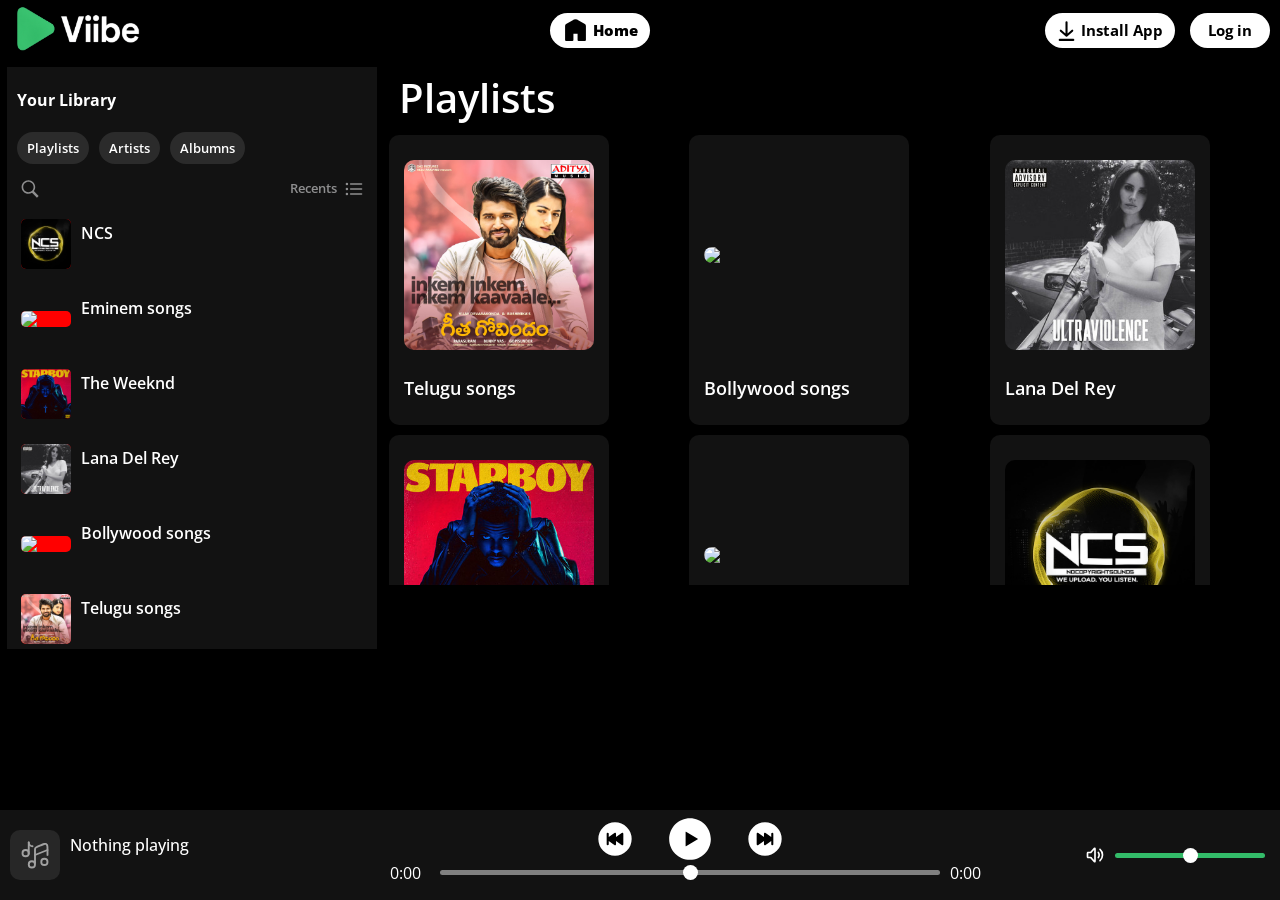
==== index.html @ d6712e6d "project commit" ====
<!DOCTYPE html>
<html lang="en">

<head>
  <meta charset="UTF-8" />
  <meta name="viewport" content="width=device-width, initial-scale=1.0" />
  <title>Viibe - Web Player: Music for everyone</title>
  <link rel="stylesheet" href="style.css" />
</head>

<body>
  <header>
    <div class="header-div">
      <div class="logo">
        <img src="assets/Viibe logo 2.png" alt="Viibe logo" width="150px" />
      </div>
      <div class="home">
        <button>
          <svg width="25px" data-encore-id="icon" role="img" aria-hidden="true" viewBox="0 0 24 24">
            <path
              d="M13.5 1.515a3 3 0 0 0-3 0L3 5.845a2 2 0 0 0-1 1.732V21a1 1 0 0 0 1 1h6a1 1 0 0 0 1-1v-6h4v6a1 1 0 0 0 1 1h6a1 1 0 0 0 1-1V7.577a2 2 0 0 0-1-1.732l-7.5-4.33z">
            </path>
          </svg>Home
        </button>
      </div>
      <div class="account">
        <div class="install">
          <button>
            <svg width="30px" height="25px" viewBox="0 0 24 24" fill="none" xmlns="http://www.w3.org/2000/svg">
              <path d="M12.5 4V17M12.5 17L7 12.2105M12.5 17L18 12.2105" stroke="#000000" stroke-width="2"
                stroke-linecap="round" stroke-linejoin="round" />
              <path d="M6 21H19" stroke="#000000" stroke-width="2" stroke-linecap="round" stroke-linejoin="round" />
            </svg><div>Install App</div>
          </button>
        </div>
        <div class="sign-in">
          <button>Log in</button>
        </div>
      </div>
    </div>
  </header>
  <div class="main-content">
    <aside class="library">
      <div class="lib-top">
        <div class="lib-text">Your Library</div>
        <div class="lib-buttons">
          <div class="lib-buttons-pack">
            <button>Playlists</button>
            <button>Artists</button>
            <button>Albumns</button>
          </div>
        </div>
        <div class="lib-search">
          <div class="search-button">
            <button>
              <svg xmlns="http://www.w3.org/2000/svg" x="0px" y="0px" width="20" viewBox="0,0,256,256">
                <g fill-opacity="0" fill="#dddddd" fill-rule="nonzero" stroke="none" stroke-width="1"
                  stroke-linecap="butt" stroke-linejoin="miter" stroke-miterlimit="10" stroke-dasharray=""
                  stroke-dashoffset="0" font-family="none" font-weight="none" font-size="none" text-anchor="none"
                  style="mix-blend-mode: normal">
                  <path d="M0,256v-256h256v256z" id="bgRectangle"></path>
                </g>
                <g fill="#8e8e8f" fill-rule="nonzero" stroke="none" stroke-width="1" stroke-linecap="butt"
                  stroke-linejoin="miter" stroke-miterlimit="10" stroke-dasharray="" stroke-dashoffset="0"
                  font-family="none" font-weight="none" font-size="none" text-anchor="none"
                  style="mix-blend-mode: normal">
                  <g transform="scale(5.12,5.12)">
                    <path
                      d="M21,3c-9.39844,0 -17,7.60156 -17,17c0,9.39844 7.60156,17 17,17c3.35547,0 6.46094,-0.98437 9.09375,-2.65625l12.28125,12.28125l4.25,-4.25l-12.125,-12.09375c2.17969,-2.85937 3.5,-6.40234 3.5,-10.28125c0,-9.39844 -7.60156,-17 -17,-17zM21,7c7.19922,0 13,5.80078 13,13c0,7.19922 -5.80078,13 -13,13c-7.19922,0 -13,-5.80078 -13,-13c0,-7.19922 5.80078,-13 13,-13z">
                    </path>
                  </g>
                </g>
              </svg>
            </button>
          </div>
          <div class="recents">
            <button>
              Recents
              <svg width="20px" viewBox="0 0 24 24" fill="none" xmlns="http://www.w3.org/2000/svg" stroke="#8e8e8f">
                <g id="SVGRepo_bgCarrier" stroke-width="0"></g>
                <g id="SVGRepo_tracerCarrier" stroke-linecap="round" stroke-linejoin="round"></g>
                <g id="SVGRepo_iconCarrier">
                  <path
                    d="M8 6.00067L21 6.00139M8 12.0007L21 12.0015M8 18.0007L21 18.0015M3.5 6H3.51M3.5 12H3.51M3.5 18H3.51M4 6C4 6.27614 3.77614 6.5 3.5 6.5C3.22386 6.5 3 6.27614 3 6C3 5.72386 3.22386 5.5 3.5 5.5C3.77614 5.5 4 5.72386 4 6ZM4 12C4 12.2761 3.77614 12.5 3.5 12.5C3.22386 12.5 3 12.2761 3 12C3 11.7239 3.22386 11.5 3.5 11.5C3.77614 11.5 4 11.7239 4 12ZM4 18C4 18.2761 3.77614 18.5 3.5 18.5C3.22386 18.5 3 18.2761 3 18C3 17.7239 3.22386 17.5 3.5 17.5C3.77614 17.5 4 17.7239 4 18Z"
                    stroke="#8e8e8f" stroke-width="2" stroke-linecap="round" stroke-linejoin="round"></path>
                </g>
              </svg>
            </button>
          </div>
        </div>
      </div>
      <div class="list">
        <!-- <div class="element">
          <div class="cover">
            <img src="assets/music-icon.svg" class="playlist-poster" alt="music-icon" />
          </div>
          <div class="playlist-name">Tollywood songs</div>
        </div> -->
        
      </div>
    </aside>


    <main class="main">
      <div class="playlist-text">Playlists</div>
      <div class="playlist-grid">
        <!-- <div class="playlist-card">
          <div class="poster">
            <div class="poster-image">
              <img src="assets/poster-cover.jpg" alt="music-icon" />
              <div class="play-green-icon">
                <img src="assets/green-play-icon.svg" alt="music-icon" />
              </div>
            </div>
          </div>
          <div class="poster-playlist-name">Tollywood songs</div>
        </div> -->
      </div>
    </main>

    <!-- --------------------------------------------------------------------------------------------------------------- -->

    <div class="playlist-main">
      <div class="playlist-songs">
        <div class="playlist-details">
          <div class="playlist-cover">
            <img src="assets/poster-cover.jpg" alt="poster-cover" />
          </div>
          <div class="playlist-songs-name">Tollywood songs</div>
        </div>
        <div class="playlist-songs-list">
          <div class="song">
            <div class="song-details">
              <div class="playlist-music-icon">
                <img src="assets/music-icon.svg" alt="music-icon" />
              </div>
              <div class="song-name-list">Song Name</div>
              <audio src="The Weeknd/"> <audio>
            </div>
          </div>
        </div>
      </div>
    </div>
  </div>
  <div class="music-player">
    <div class="current-song">
      <div class="current-song-poster">
        <img src="assets/music-icon.svg" alt="current-song-poster" width="30px" style="display: block;" />
        <div class="music-bars" style="display: none;">
          <div class="bar"></div>
          <div class="bar"></div>
          <div class="bar"></div>
          <div class="bar"></div>
          <div class="bar"></div>
        </div>
      </div>
      <div class="song-name">Nothing playing</div>
    </div>
    <div class="music-controls">
      <div class="container">
        <audio src="song.mp3" class="audio"></audio>
        <div class="controls">
          <div class="buttons">
            <div class="previous">
              <img src="assets/skip-backward-circle-fill-svgrepo-com.svg" width="40px" alt="" />
            </div>
            <div class="play-pause">
              <img src="assets/pause-button-svgrepo-com (1).svg" alt="" style="display: none; margin-bottom: 5px;"
                width="50px" class="pause-button">
              <img src="assets/play-button-svgrepo-com (1).svg" width="50px" style="display: block; margin-bottom: 5px;"
                alt="" class="play-button">
            </div>
            <div class="next">
              <img width="40px" src="assets/skip-forward-circle-fill-svgrepo-com.svg" alt="">
            </div>
          </div>
          <div class="seekbar-div">
            <div style="width: 40px;" class="current-time">0:00</div>
            <input type="range" min="0" name="seekbar" id="seekbar" step="0.01" />
            <div style="width: 40px;" class="total-time">0:00</div>
          </div>
        </div>
      </div>
    </div>
    <div class="volume">
      <img src="assets/volume-max-svgrepo-com (1).svg" width="20px" alt="">
      <input type="range" min="0.0" max="1.0" step="0.01" name="volume" id="volume" />
    </div>
  </div>
  <script src="script.js"></script>
</body>

</html>
---- style.css ----
@import url('https://fonts.googleapis.com/css2?family=Open+Sans:ital,wght@0,300..800;1,300..800&display=swap');


* {
    margin: 0;
    padding: 0;
    font-family: "Open Sans", sans-serif;
    color: white;
}

body {
    background-color: black;
}

.main-content {
    width: 100%;
    display: flex;
    gap: 10px;
}

header {
    width: 100%;
    height: 60px;
    position: sticky;
    top: 0;
}

.header-div {
    width: 100%;
    height: 100%;
    display: flex;
    justify-content: space-between;
    background-color: black;
}

.logo {
    width: 150px;
    display: flex;
    justify-content: center;
    align-items: center;
    margin-left: 5px;
}

.home {
    width: 110px;
    display: flex;
    justify-content: center;
    align-items: center;
}

.home button {
    width: 100px;
    display: flex;
    justify-content: center;
    align-items: center;
    gap: 5px;
    background-color: white;
    padding: 5px;
    border-radius: 100px;
    border: none;
    font-size: 15px;
    font-weight: 800;
    color: black;
}

.home button:hover {
    transform: scale(1.04);
    cursor: pointer;
    transition: transform 0.3s ease, background-color 0.3s ease;
}

.account {
    display: flex;
    gap: 10px;
}

.install {
    display: flex;
    justify-content: center;
    align-items: center;
}

.install button {
    width: 130px;
    display: flex;
    justify-content: center;
    align-items: center;
    padding: 5px;
    border: none;
    border-radius: 100px;
    background-color: white;
    font-size: 15px;
    font-weight: 700;
    color: black;
    margin-right: 5px;
}

.install button div{
    color: black;
    margin-right: 6px;
}

.install button:hover {
    transform: scale(1.04);
    cursor: pointer;
    transition: transform 0.3s ease, background-color 0.3s ease;
}

.sign-in {
    display: flex;
    justify-content: center;
    align-items: center;
    margin-right: 10px;
}

.sign-in button {
    width: 80px;
    height: 35px;
    border: none;
    background-color: white;
    border-radius: 100px;
    font-size: 15px;
    font-weight: 700;
    color: black;
}

.sign-in button:hover {
    transform: scale(1.04);
    cursor: pointer;
    transition: transform 0.3s ease, background-color 0.3s ease;
}

aside {
    margin-top: 5px;
    margin-left: 5px;
    width: 380px;
    height: 500pxf;
    min-width: 370px;
    border: 2px solid black;
    border-radius: 1px;
    background-color: #121212;
    overflow: auto;
    scrollbar-color: #272727 black;
}

.lib-top {
    height: fit-content;
    background-color: #121212;
    font-size: 16px;
    font-weight: 700;
    position: sticky;
    top: 0;
    z-index: 1;
}

.lib-text {
    height: 65px;
    display: flex;
    align-items: center;
    margin-left: 10px;
    color: white;
}

.lib-buttons {
    height: 32px;
    display: flex;
    justify-content: start;
    align-items: center;
    margin-left: 10px;
}

.lib-buttons-pack {
    display: flex;
    gap: 10px;
}

.lib-buttons-pack button {
    font-size: 13px;
    font-weight: 600;
    border: none;
    padding: 7px 10px 7px 10px;
    border-radius: 100px;
    background-color: #2b2b2b;
    color: white;
}

.lib-buttons-pack button:hover {
    background-color: #3d3d3d;
    cursor: pointer;
}


.lib-search {
    height: 50px;
    display: flex;
    justify-content: space-between;
    align-items: center;
}

.search-button button {
    border: none;
    border-radius: 100px;
    background-color: rgba(240, 248, 255, 0);
    margin: 5px 0px 0px 13px;
}

.search-button button:hover {
    transform: scale(1.1);
    cursor: pointer;
    transition: transform 0.3s ease, background-color 0.3s ease;
}

.recents button {
    width: 80px;
    background-color: rgba(218, 228, 236, 0);
    border: none;
    display: flex;
    justify-content: space-around;
    margin-right: 10px;
    font-size: 13px;
    font-weight: 600;
    color: #8e8e8f;
}

.recents button:hover {
    transform: scale(1.05);
    cursor: pointer;
    transition: transform 0.3s ease, background-color 0.3s ease;
}

.list {
    width: 100%;
    height: 100%;
    display: flex;
    flex-direction: column;
    align-items: center;
    gap: 15px;
}

/* * playlist elements */

.element {
    width: 95%;
    height: 50px;
    display: flex;
    align-items: center;
    gap: 10px;
    position: relative;
    padding: 5px 0px 5px 0px;
    border-radius: 15px;
}

.element:hover {
    background-color: #3d3d3d;
    border-radius: 10px;
    cursor: pointer;
    transition: background-color 0.3s ease, border-radius 0.3s ease;
    transition: background-color 0.3s ease, border-radius 0.3s ease, transform 0.3s ease;
    transform: scale(1.02);
}

.cover {
    margin-left: 5px;
    width: 50px;
    height: 50px;
    display: flex;
    justify-content: center;
    align-items: center;
    background-color: #272727;
    border-radius: 7px;
    position: relative;
}

.playlist-poster {
    margin-left: 5px;
    width: 50px;
    border-radius: 5px;
    background-color: red;
}

.playlist-name {
    margin-top: 5px;
    width: fit-content;
    height: 50px;
    font-weight: 600;
    font-size: 16px;
}

/* * playlist element end */



/* *---------------------------------------------------------------------------------------- */



/* * playlist grid */

.main {
    width: 100%;
    display: block;
}

.playlist-text {
    font-weight: 600;
    font-size: 40px;
    padding: 10px;
}

.playlist-grid {
    width: 100%;
    max-height: 450px;
    display: grid;
    grid-template-columns: repeat(auto-fit, minmax(220px, 1fr));
    grid-template-rows: auto;
    overflow-y: scroll;
    scrollbar-color: #272727 black;
    gap: 10px;
}

.playlist-card {
    max-width: 220px;
    aspect-ratio: 220/290;
    background-color: #121212;
    display: flex;
    flex-direction: column;
    justify-content: space-evenly;
    align-items: center;
    border-radius: 10px;
}

.playlist-card:hover {
    cursor: pointer;
    background-color: #272727;
    transform: scale(1.02);
    transition: transform 0.3s ease, background-color 0.3s ease;
}


.poster-image {
    width: 190px;
    aspect-ratio: 1/1;
    display: flex;
    justify-content: center;
    align-items: center;
    aspect-ratio: 1/1;
    position: relative;
    border-radius: 10px;
}

.poster-image img {
    width: 100%;
    border-radius: 10px;
}

.play-green-icon {
    display: flex;
    justify-content: center;
    align-items: center;
    position: absolute;
    bottom: 10px;
    right: 10px;
    z-index: 1;
    width: 50px;
    height: 50px;
    aspect-ratio: 1/1;

}

.play-green-icon img {
    z-index: 1;
    aspect-ratio: 1/1;
    width: 100%;
    height: 100%k;
    object-fit: contain;
}

.play-green-icon img {
    width: 50px;
    opacity: 0;
    visibility: hidden;
    transform: translateY(20px) scale(0.8);
    opacity: 0;
    visibility: hidden;
    transition: opacity 0.3s ease, transform 0.3s ease, visibility 0.3s ease;
}

.playlist-card:hover .play-green-icon img {
    opacity: 1;
    visibility: visible;
    transform: translateY(0) scale(1);
}

.poster-playlist-name {
    width: 190px;
    display: flex;
    justify-content: start;
    font-weight: 600;
    font-size: 18px;
}


/* * playlist-grid end */


/* *--------------------------------------------------------------------------------------------------------- */


/* * playlist songs */


.playlist-main {
    width: 100%;
    display: none;
}

.playlist-songs {
    width: 100%;
    height: 530px;
    display: flex;
    flex-direction: column;
    align-items: center;
    border-radius: 10px;
    background-color: #121212;
    overflow: auto;
    scrollbar-color: #272727 black;
}

.playlist-details {
    width: 98%;
    height: 220px;
    margin-top: 10px;
    background: linear-gradient(to bottom, #c0c0c0, #191919);
    display: flex;
    justify-content: start;
    align-items: center;
    border-radius: 10px;
}

.playlist-cover {
    width: 200px;
    height: 200px;
    display: flex;
    justify-content: center;
    align-items: center;
    margin-left: 10px;
    border-radius: 10px;
}

.playlist-cover img {
    width: 200px;
    height: 200px;
    border-radius: 10px;
}

.playlist-songs-name {
    align-self: start;
    font-size: 60px;
    font-weight: 800;
    margin: 20px 0px 0px 20px;
}

.playlist-songs-list {
    margin-top: 20px;
    width: 100%;
    height: fit-content;
    display: flex;
    flex-direction: column;
    align-items: center;
    gap: 10px;
}

.song {
    width: 100%;
    height: 60px;
    display: flex;
    justify-content: space-between;
    align-items: center;
    border-radius: 15px;
}

.song:hover {
    width: 98%;
    background-color: #3d3d3d;
    border-radius: 10px;
    cursor: pointer;
    transform: scale(1.01);
    transition: transform 0.3s ease;
}

.song-details {
    margin-left: 5px;
    margin-top: 2px;
    width: 99%;
    height: 90%;
    display: flex;
    justify-content: start;
    align-items: center;
    gap: 10px;
}

.playlist-music-icon {
    position: relative;
    width: 30px;
    height: 30px;
    display: flex;
    align-items: center;
    justify-content: center;
}

.playlist-music-icon img {
    width: 30px;
    height: 30px;
}

.music-bars {
    position: absolute;
    left: 0; top: 0; right: 0; bottom: 0;
    margin: auto;
    width: 30px;
    height: 30px;
    display: flex;
    align-items: end;
    justify-content: center;
    gap: 2px;
    z-index: 2;
}

.bar {
    width: 4px;
    background: #34bd6b;
    animation: bounce 1s infinite ease-in-out;
    border-radius: 2px;
}

.bar:nth-child(1) { animation-delay: 0s; }
.bar:nth-child(2) { animation-delay: 0.1s; }
.bar:nth-child(3) { animation-delay: 0.2s; }
.bar:nth-child(4) { animation-delay: 0.3s; }
.bar:nth-child(5) { animation-delay: 0.4s; }

@keyframes bounce {
    0%, 100% { height: 8px; }
    50% { height: 24px; }
}

.song-name-list {
    margin-top: 20px;
    width: 100%;
    min-width: fit-content;
    height: 100%;
    display: flex;
    justify-content: start;
    align-items: start;
    font-size: 16px;
    font-weight: 600;
}

.song-duration {
    width: fit-content;
    height: fit-content;
    display: flex;
    justify-content: center;
    margin-right: 20px;
    font-weight: 600;
}


/* *playlist-songs end */

/* * ------------------------------------------------------------------------------------------------------------------------- */

/* *music-player */

.music-player {
    width: 100%;
    height: 90px;
    display: flex;
    justify-content: space-between;
    align-items: center;
    background-color: #121212;
    position: fixed;
    bottom: 0;
    z-index: 10;
    gap: 10px;
}

.current-song {
    margin-left: 20px;
    width: 280px;
    min-width: 180px;
    height: 100%;
    display: flex;
    justify-content: start;
    align-items: center;
    gap: 20px;
}

.current-song img {
    width: 30px;
    height: 30px;
    border-radius: 10px;
    background-color: #272727;
    padding: 10px;
}

.song-name {
    width: fit-content;
    height: 100%;
    display: flex;
    justify-content: center;
    align-items: center;
    font-size: 16px;
    font-weight: 500;
    margin-bottom: 20px;
}

.music-controls {
    width: 500px;
    height: 100%;
    display: flex;
    justify-content: center;
    align-items: center;
    gap: 20px;
}

.music-controls .container .controls {
    width: 100%;
    height: 100%;
    display: flex;
    flex-direction: column;
    justify-content: center;
    align-items: center;
    gap: 5px;
}

.music-controls .container .controls .buttons {
    width: 30px;
    height: 30px;
    display: flex;
    justify-content: center;
    align-items: center;
    gap: 30px;
    cursor: pointer;
}

.seekbar-div {
    width: 100%;
    display: flex;
    justify-content: center;
    align-items: center;
    gap: 10px;
}

#seekbar {
    width: 500px;
    appearance: none;
    height: 5px;
    background: linear-gradient(to right, #33bc69 0%, #33bc69 0%, grey 0%, grey 100%);
    border-radius: 100px;
    outline: none;
    cursor: pointer;
}

#seekbar::-webkit-slider-thumb {
    -webkit-appearance: none;
    width: 15px;
    height: 15px;
    background-color: white;
    border-radius: 100px;
    cursor: pointer;
}

#seekbar::-moz-range-thumb {
    appearance: none;
    width: 15px;
    height: 15px;
    background-color: white;
    border-radius: 100px;
    cursor: pointer;
}

.volume {
    margin-right: 10px;
    width: 190px;
    display: flex;
    justify-content: center;
    align-items: center;
    gap: 10px;
}

#volume {
    width: 150px;
    appearance: none;
    height: 5px;
    background: linear-gradient(to right, #33bc69 100%, grey 0%);
    border-radius: 100px;
    outline: none;
    cursor: pointer;
}


#volume::-webkit-slider-thumb {
    -webkit-appearance: none;
    width: 15px;
    height: 15px;
    background-color: white;
    border-radius: 100px;
    cursor: pointer;
}

#volume::-moz-range-thumb {
    appearance: none;
    width: 15px;
    height: 15px;
    background-color: white;
    border-radius: 100px;
    cursor: pointer;
}

.current-song-poster {
    position: relative;
    width: 30px;
    height: 30px;
    display: flex;
    align-items: center;
    justify-content: center;
}
.current-song-poster img {
    width: 30px;
    height: 30px;
    display: block;
}
.current-song-poster .music-bars {
    position: absolute;
    left: 0; top: 0; right: 0; bottom: 0;
    margin: auto;
    width: 30px;
    height: 30px;
    display: flex;
    align-items: end;
    justify-content: center;
    gap: 2px;
    z-index: 2;
}
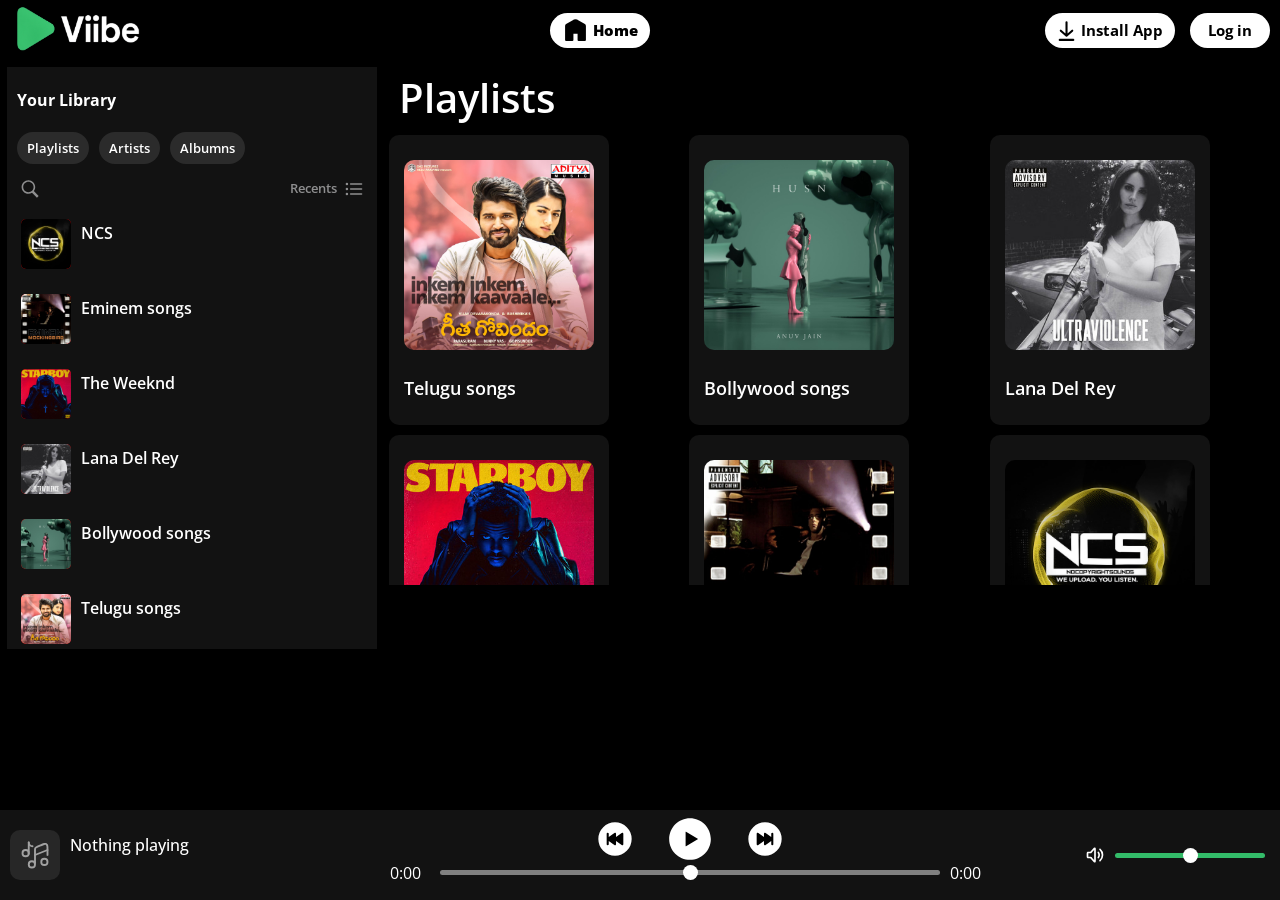
==== commit beb472fd: "fixed few bugs and made UI responsive" ====
--- a/index.html
+++ b/index.html
@@ -11,8 +11,15 @@
 <body>
   <header>
     <div class="header-div">
-      <div class="logo">
-        <img src="assets/Viibe logo 2.png" alt="Viibe logo" width="150px" />
+      <div class="header-left">
+        <button class="hamburger-menu" aria-label="Toggle library sidebar">
+          <svg width="24" height="24" viewBox="0 0 24 24" fill="none">
+            <path d="M3 6h18M3 12h18M3 18h18" stroke="white" stroke-width="2" stroke-linecap="round"/>
+          </svg>
+        </button>
+        <div class="logo">
+          <img src="assets/Viibe logo 2.png" alt="Viibe logo" width="150px" />
+        </div>
       </div>
       <div class="home">
         <button>
@@ -39,6 +46,7 @@
       </div>
     </div>
   </header>
+  <div class="sidebar-overlay"></div>
   <div class="main-content">
     <aside class="library">
       <div class="lib-top">
--- a/style.css
+++ b/style.css
@@ -134,7 +134,7 @@
     margin-top: 5px;
     margin-left: 5px;
     width: 380px;
-    height: 500pxf;
+    height: auto;
     min-width: 370px;
     border: 2px solid black;
     border-radius: 1px;
@@ -371,7 +371,7 @@
     z-index: 1;
     aspect-ratio: 1/1;
     width: 100%;
-    height: 100%k;
+    height: 100%;
     object-fit: contain;
 }
 
@@ -742,4 +742,387 @@
     justify-content: center;
     gap: 2px;
     z-index: 2;
+}
+
+/* ========== Hamburger Menu & Sidebar Overlay (desktop defaults) ========== */
+
+.header-left {
+    display: flex;
+    align-items: center;
+    gap: 5px;
+}
+
+.hamburger-menu {
+    display: none;
+    background: none;
+    border: none;
+    cursor: pointer;
+    padding: 8px;
+    margin-left: 5px;
+    border-radius: 8px;
+    transition: background-color 0.2s ease;
+}
+
+.hamburger-menu:hover {
+    background-color: #2b2b2b;
+}
+
+.sidebar-overlay {
+    display: none;
+    position: fixed;
+    inset: 0;
+    background: rgba(0, 0, 0, 0.6);
+    z-index: 49;
+    opacity: 0;
+    transition: opacity 0.3s ease;
+}
+
+.sidebar-overlay.active {
+    display: block;
+    opacity: 1;
+}
+
+/* ========== Responsive: Tablet ≤ 1024px ========== */
+
+@media (max-width: 1024px) {
+
+    aside {
+        width: 280px;
+        min-width: 220px;
+    }
+
+    .playlist-songs-name {
+        font-size: 40px;
+    }
+
+    .playlist-cover {
+        width: 160px;
+        height: 160px;
+    }
+
+    .playlist-cover img {
+        width: 160px;
+        height: 160px;
+    }
+
+    .playlist-details {
+        height: 180px;
+    }
+
+    #seekbar {
+        width: 350px;
+    }
+
+    .music-controls {
+        width: 400px;
+    }
+}
+
+/* ========== Responsive: Small Tablet / Large Phone ≤ 768px ========== */
+
+@media (max-width: 768px) {
+
+    /* Show hamburger */
+    .hamburger-menu {
+        display: flex;
+        align-items: center;
+        justify-content: center;
+    }
+
+    /* Sidebar as slide-out drawer */
+    aside {
+        position: fixed;
+        top: 0;
+        left: 0;
+        width: 300px;
+        min-width: 280px;
+        height: 100vh;
+        z-index: 50;
+        transform: translateX(-100%);
+        transition: transform 0.3s ease;
+        border-radius: 0;
+        margin: 0;
+        padding-bottom: 100px;
+    }
+
+    aside.sidebar-open {
+        transform: translateX(0);
+    }
+
+    .main-content {
+        flex-direction: column;
+    }
+
+    /* Header adjustments */
+    .logo img {
+        width: 120px;
+    }
+
+    .install {
+        display: none;
+    }
+
+    .home button {
+        width: 85px;
+        font-size: 13px;
+        padding: 4px;
+    }
+
+    .sign-in button {
+        width: 70px;
+        height: 32px;
+        font-size: 13px;
+    }
+
+    /* Main content area */
+    .main {
+        width: 100%;
+    }
+
+    .playlist-text {
+        font-size: 28px;
+        padding: 8px;
+    }
+
+    .playlist-grid {
+        max-height: none;
+        grid-template-columns: repeat(auto-fit, minmax(160px, 1fr));
+        padding: 0 8px;
+        gap: 8px;
+    }
+
+    .playlist-card {
+        max-width: none;
+    }
+
+    .poster-image {
+        width: 140px;
+    }
+
+    .poster-playlist-name {
+        width: 140px;
+        font-size: 15px;
+    }
+
+    /* Playlist songs view */
+    .playlist-songs {
+        height: calc(100vh - 160px);
+    }
+
+    .playlist-details {
+        flex-direction: column;
+        height: auto;
+        padding: 15px 0;
+        gap: 10px;
+    }
+
+    .playlist-cover {
+        width: 150px;
+        height: 150px;
+        margin-left: 0;
+    }
+
+    .playlist-cover img {
+        width: 150px;
+        height: 150px;
+    }
+
+    .playlist-songs-name {
+        font-size: 28px;
+        margin: 10px 0 0 0;
+        text-align: center;
+        align-self: center;
+    }
+
+    /* Music player */
+    .music-player {
+        height: 80px;
+        flex-wrap: nowrap;
+    }
+
+    .current-song {
+        width: 150px;
+        min-width: 100px;
+        margin-left: 10px;
+        gap: 10px;
+    }
+
+    .song-name {
+        font-size: 13px;
+        margin-bottom: 15px;
+    }
+
+    .music-controls {
+        width: auto;
+        flex: 1;
+        min-width: 0;
+    }
+
+    .music-controls .container .controls .buttons {
+        gap: 15px;
+    }
+
+    .play-pause img {
+        width: 40px !important;
+    }
+
+    .previous img, .next img {
+        width: 32px;
+    }
+
+    #seekbar {
+        width: 100%;
+        max-width: 300px;
+    }
+
+    .seekbar-div {
+        gap: 5px;
+    }
+
+    .current-time, .total-time {
+        font-size: 11px;
+    }
+
+    .volume {
+        width: 120px;
+        margin-right: 8px;
+    }
+
+    #volume {
+        width: 80px;
+    }
+}
+
+/* ========== Responsive: Phone ≤ 480px ========== */
+
+@media (max-width: 480px) {
+
+    header {
+        height: 50px;
+    }
+
+    .logo img {
+        width: 100px;
+    }
+
+    .home button {
+        width: 75px;
+        font-size: 12px;
+    }
+
+    .sign-in button {
+        width: 60px;
+        height: 28px;
+        font-size: 12px;
+    }
+
+    .playlist-text {
+        font-size: 22px;
+    }
+
+    .playlist-grid {
+        grid-template-columns: repeat(2, 1fr);
+        padding: 0 5px;
+        gap: 6px;
+    }
+
+    .poster-image {
+        width: 100%;
+    }
+
+    .poster-playlist-name {
+        width: 100%;
+        font-size: 13px;
+    }
+
+    .playlist-card {
+        aspect-ratio: auto;
+        padding: 8px;
+    }
+
+    /* Playlist songs */
+    .playlist-songs {
+        height: calc(100vh - 140px);
+    }
+
+    .playlist-details {
+        height: auto;
+        padding: 10px 0;
+    }
+
+    .playlist-cover {
+        width: 120px;
+        height: 120px;
+    }
+
+    .playlist-cover img {
+        width: 120px;
+        height: 120px;
+    }
+
+    .playlist-songs-name {
+        font-size: 22px;
+    }
+
+    .song-name-list {
+        font-size: 14px;
+    }
+
+    /* Music player - stacked layout */
+    .music-player {
+        height: 70px;
+        gap: 5px;
+    }
+
+    .current-song {
+        display: none;
+    }
+
+    .music-controls {
+        width: 100%;
+        flex: 1;
+    }
+
+    .music-controls .container {
+        width: 100%;
+    }
+
+    .music-controls .container .controls {
+        width: 100%;
+    }
+
+    .music-controls .container .controls .buttons {
+        gap: 20px;
+    }
+
+    .play-pause img {
+        width: 36px !important;
+    }
+
+    .previous img, .next img {
+        width: 28px;
+    }
+
+    #seekbar {
+        width: 100%;
+        max-width: none;
+    }
+
+    .seekbar-div {
+        width: 90%;
+    }
+
+    .volume {
+        width: auto;
+        min-width: 80px;
+        margin-right: 5px;
+    }
+
+    #volume {
+        width: 60px;
+    }
+
+    .volume img {
+        width: 16px;
+    }
 }
